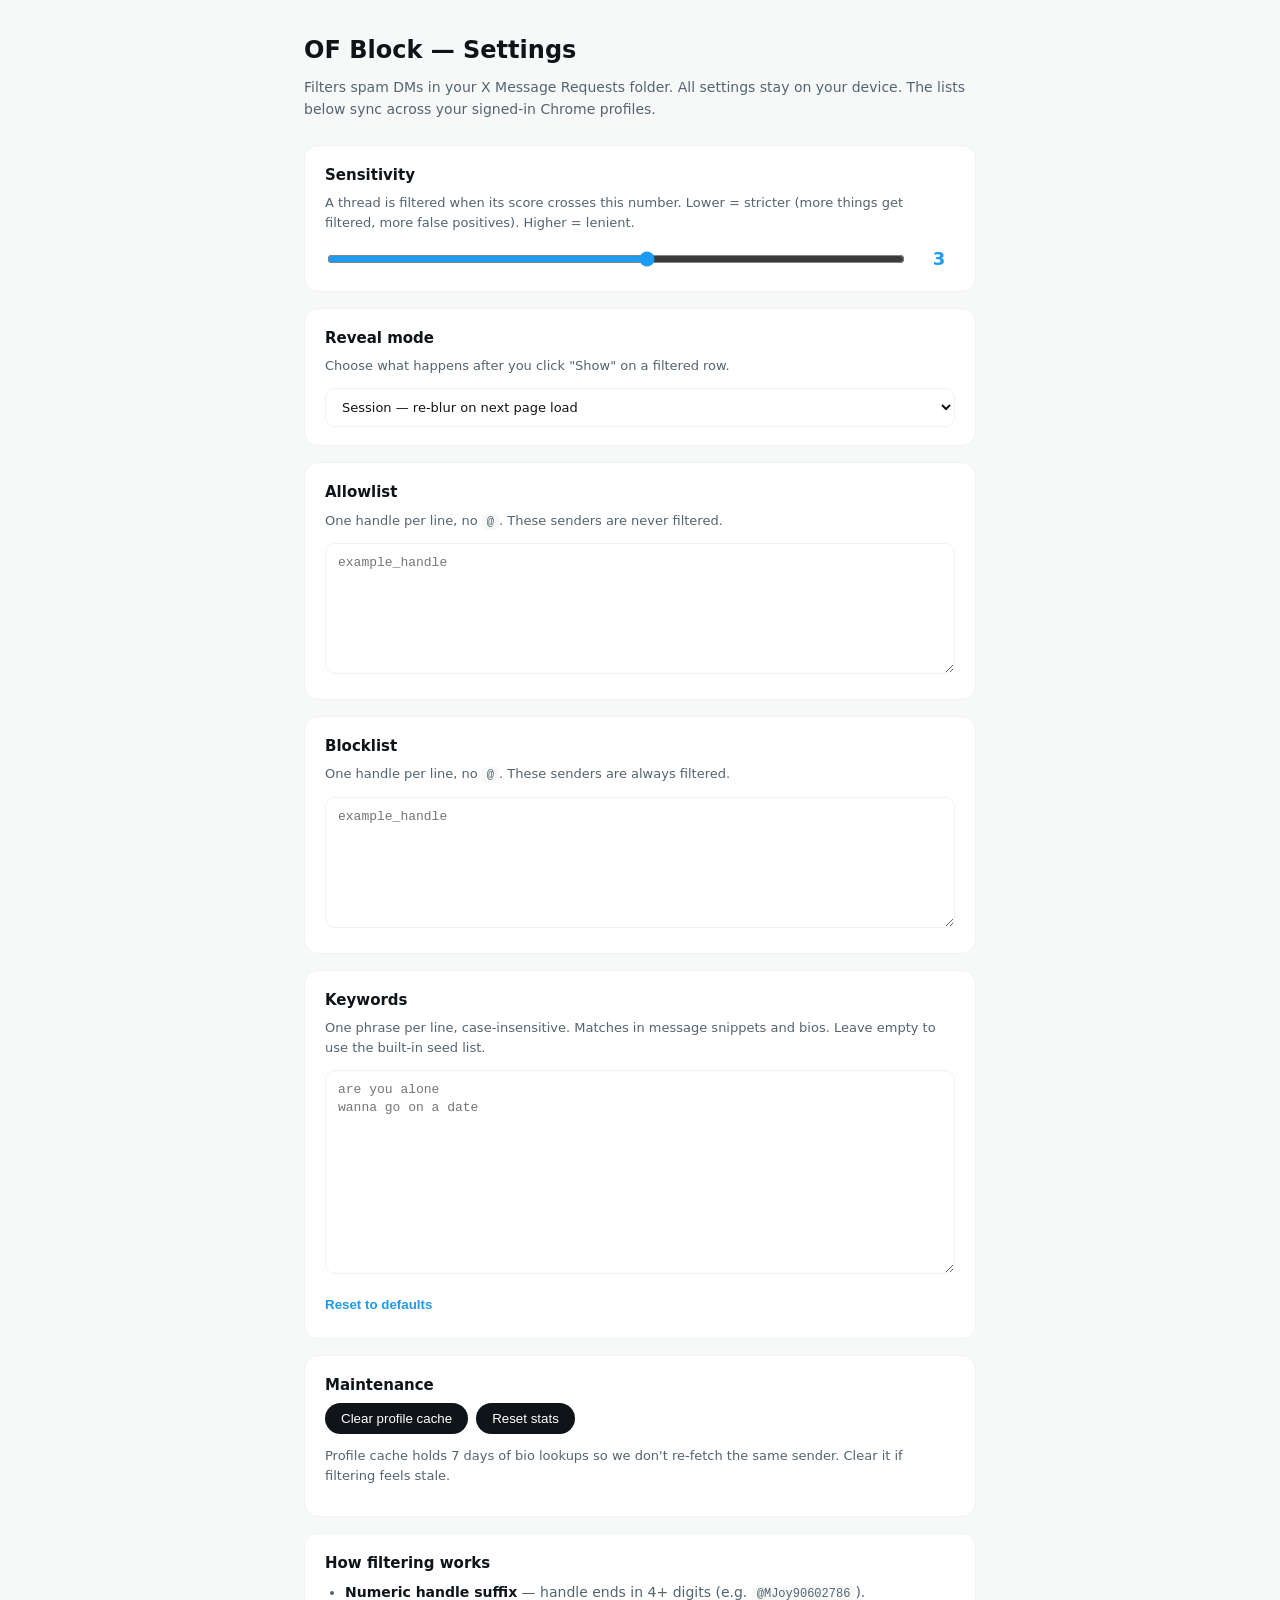
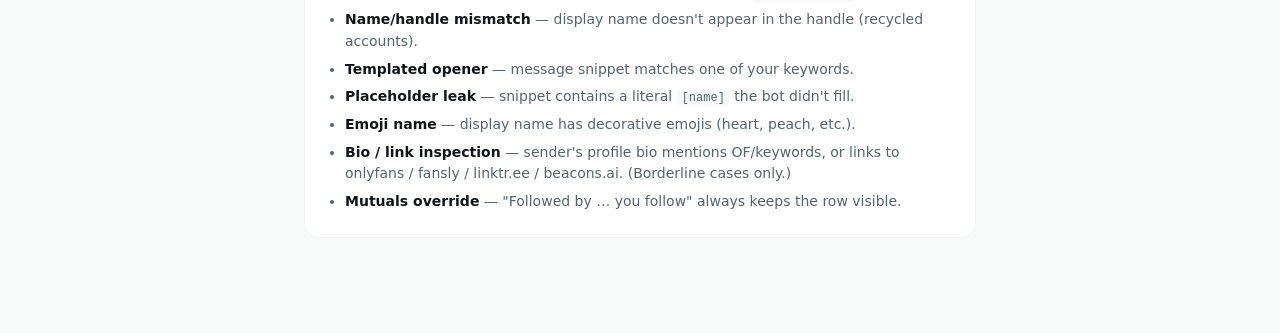
==== options/options.html @ fc82baf4 "Initial commit: OF Block extension + landing site Chrome MV3 extension that filters OnlyFans / cam-b" ====
<!doctype html>
<html>
  <head>
    <meta charset="utf-8" />
    <title>OF Block — Settings</title>
    <link rel="stylesheet" href="options.css" />
  </head>
  <body>
    <main>
      <header class="page-header">
        <h1>OF Block — Settings</h1>
        <p class="lede">
          Filters spam DMs in your X Message Requests folder. All settings stay on your
          device. The lists below sync across your signed-in Chrome profiles.
        </p>
      </header>

      <section class="card">
        <h2>Sensitivity</h2>
        <p class="hint">
          A thread is filtered when its score crosses this number. Lower = stricter (more
          things get filtered, more false positives). Higher = lenient.
        </p>
        <div class="slider-row">
          <input type="range" id="threshold" min="1" max="10" />
          <output id="thresholdValue">3</output>
        </div>
      </section>

      <section class="card">
        <h2>Reveal mode</h2>
        <p class="hint">
          Choose what happens after you click "Show" on a filtered row.
        </p>
        <select id="revealMode">
          <option value="session">Session — re-blur on next page load</option>
          <option value="persist">Persist — stay revealed across reloads</option>
        </select>
      </section>

      <section class="card">
        <h2>Allowlist</h2>
        <p class="hint">
          One handle per line, no <code>@</code>. These senders are never filtered.
        </p>
        <textarea id="allowlist" rows="6" placeholder="example_handle"></textarea>
      </section>

      <section class="card">
        <h2>Blocklist</h2>
        <p class="hint">
          One handle per line, no <code>@</code>. These senders are always filtered.
        </p>
        <textarea id="blocklist" rows="6" placeholder="example_handle"></textarea>
      </section>

      <section class="card">
        <h2>Keywords</h2>
        <p class="hint">
          One phrase per line, case-insensitive. Matches in message snippets and bios.
          Leave empty to use the built-in seed list.
        </p>
        <textarea id="keywords" rows="10" placeholder="are you alone&#10;wanna go on a date"></textarea>
        <button class="link-btn" id="resetKeywords" type="button">Reset to defaults</button>
      </section>

      <section class="card">
        <h2>Maintenance</h2>
        <div class="btn-row">
          <button id="resetCache" type="button">Clear profile cache</button>
          <button id="resetStats" type="button">Reset stats</button>
        </div>
        <p class="hint">
          Profile cache holds 7 days of bio lookups so we don't re-fetch the same sender.
          Clear it if filtering feels stale.
        </p>
      </section>

      <section class="card explain">
        <h2>How filtering works</h2>
        <ul>
          <li><strong>Numeric handle suffix</strong> — handle ends in 4+ digits (e.g. <code>@MJoy90602786</code>).</li>
          <li><strong>Name/handle mismatch</strong> — display name doesn't appear in the handle (recycled accounts).</li>
          <li><strong>Templated opener</strong> — message snippet matches one of your keywords.</li>
          <li><strong>Placeholder leak</strong> — snippet contains a literal <code>[name]</code> the bot didn't fill.</li>
          <li><strong>Emoji name</strong> — display name has decorative emojis (heart, peach, etc.).</li>
          <li><strong>Bio / link inspection</strong> — sender's profile bio mentions OF/keywords, or links to onlyfans / fansly / linktr.ee / beacons.ai. (Borderline cases only.)</li>
          <li><strong>Mutuals override</strong> — "Followed by … you follow" always keeps the row visible.</li>
        </ul>
      </section>
    </main>

    <div class="toast" id="toast" hidden>Saved</div>

    <script src="../lib/storage.js"></script>
    <script src="../content/constants.js"></script>
    <script src="options.js"></script>
  </body>
</html>
---- options/options.css ----
:root {
  --x-blue: rgb(29, 155, 240);
  --x-text: #0f1419;
  --x-muted: #536471;
  --x-border: #eff3f4;
  --x-bg: #f7f9f9;
  --card-bg: #fff;
}

* { box-sizing: border-box; }

body {
  font: 14px/1.55 -apple-system, BlinkMacSystemFont, "Segoe UI", system-ui, sans-serif;
  margin: 0;
  background: var(--x-bg);
  color: var(--x-text);
}

main {
  max-width: 720px;
  margin: 0 auto;
  padding: 32px 24px 80px;
}

.page-header {
  margin-bottom: 24px;
}
h1 {
  font-size: 24px;
  margin: 0 0 8px;
  font-weight: 800;
}
.lede {
  margin: 0;
  color: var(--x-muted);
}

.card {
  background: var(--card-bg);
  border: 1px solid var(--x-border);
  border-radius: 14px;
  padding: 18px 20px;
  margin-bottom: 16px;
}
.card h2 {
  font-size: 15px;
  margin: 0 0 6px;
  font-weight: 700;
}
.hint {
  margin: 0 0 12px;
  color: var(--x-muted);
  font-size: 13px;
}
.hint code {
  background: var(--x-bg);
  padding: 1px 5px;
  border-radius: 4px;
  font-size: 12px;
}

textarea, select, input[type="range"] {
  width: 100%;
  font: 13px/1.4 ui-monospace, SFMono-Regular, Menlo, Consolas, monospace;
  border: 1px solid var(--x-border);
  border-radius: 10px;
  padding: 10px 12px;
  background: #fff;
  color: var(--x-text);
  resize: vertical;
}
textarea:focus, select:focus {
  outline: none;
  border-color: var(--x-blue);
  box-shadow: 0 0 0 3px rgba(29, 155, 240, 0.15);
}
select {
  font-family: inherit;
  cursor: pointer;
}

.slider-row {
  display: flex;
  align-items: center;
  gap: 16px;
}
.slider-row input[type="range"] {
  flex: 1;
  accent-color: var(--x-blue);
  border: none;
  padding: 0;
}
.slider-row output {
  font-weight: 800;
  font-size: 18px;
  color: var(--x-blue);
  width: 32px;
  text-align: center;
}

button {
  background: var(--x-text);
  color: #fff;
  border: none;
  border-radius: 999px;
  padding: 8px 16px;
  font: 700 13px/1 inherit;
  cursor: pointer;
}
button:hover { background: #272c30; }
button.link-btn {
  background: none;
  color: var(--x-blue);
  padding: 8px 0;
  margin-top: 8px;
  font-weight: 600;
}
button.link-btn:hover {
  background: none;
  text-decoration: underline;
}

.btn-row {
  display: flex;
  gap: 8px;
  margin-bottom: 12px;
}

.explain ul {
  margin: 0;
  padding-left: 20px;
  color: var(--x-muted);
}
.explain li { margin-bottom: 6px; }
.explain strong { color: var(--x-text); }
.explain code {
  background: var(--x-bg);
  padding: 1px 5px;
  border-radius: 4px;
  font-size: 12px;
}

.toast {
  position: fixed;
  bottom: 24px;
  left: 50%;
  transform: translateX(-50%);
  background: var(--x-text);
  color: #fff;
  padding: 10px 18px;
  border-radius: 999px;
  font-weight: 600;
  font-size: 13px;
  box-shadow: 0 4px 18px rgba(0, 0, 0, 0.18);
  animation: toast-in 0.2s ease;
}
@keyframes toast-in {
  from { opacity: 0; transform: translate(-50%, 8px); }
  to { opacity: 1; transform: translate(-50%, 0); }
}
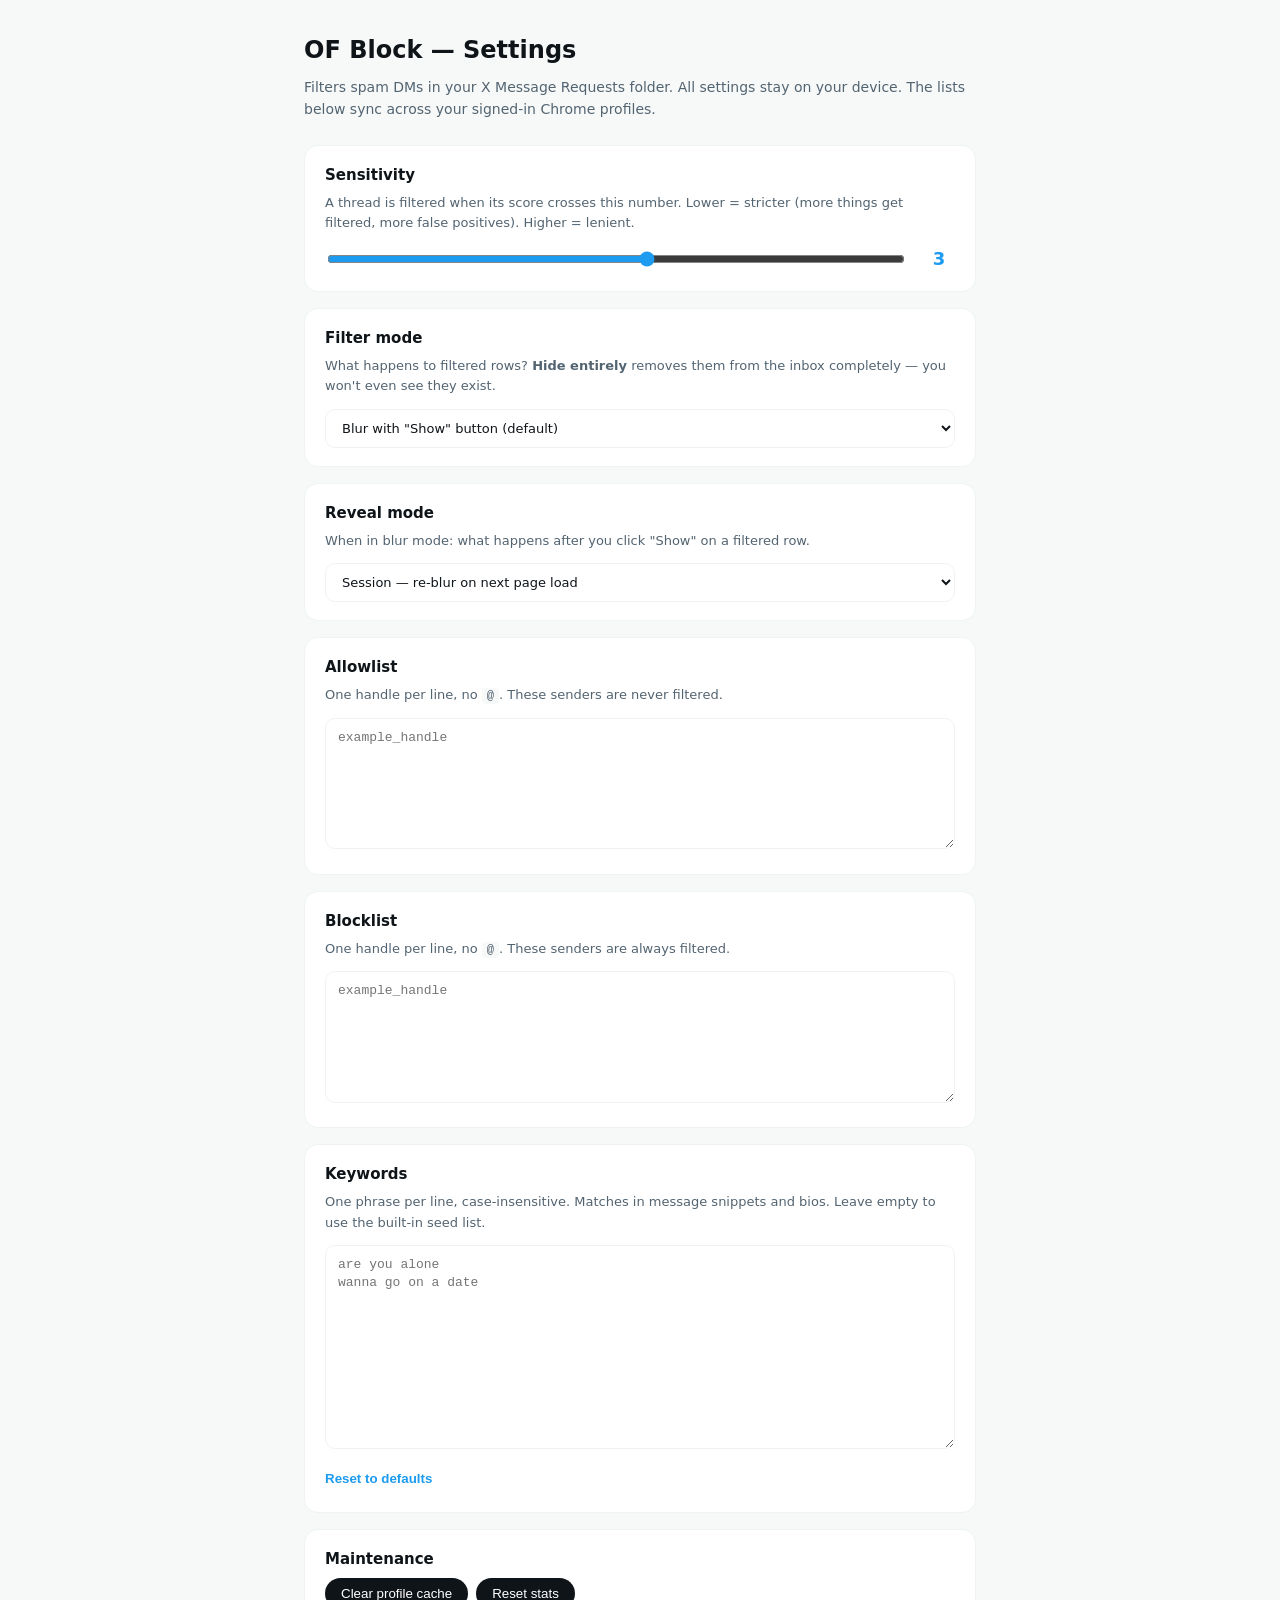
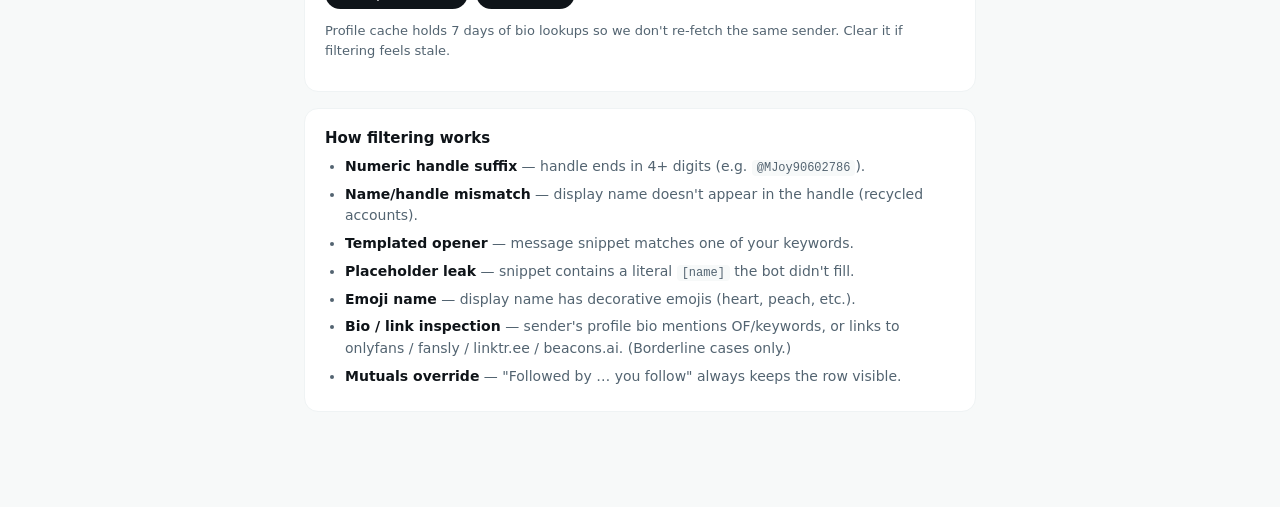
==== commit de644f47: "Add dark mode, OF logo, Elon mockup, and hide-entirely filter mode - Site: full light/dark theme wit" ====
--- a/options/options.html
+++ b/options/options.html
@@ -28,9 +28,20 @@
       </section>
 
       <section class="card">
+        <h2>Filter mode</h2>
+        <p class="hint">
+          What happens to filtered rows? <strong>Hide entirely</strong> removes them from the inbox completely — you won't even see they exist.
+        </p>
+        <select id="hideMode">
+          <option value="blur">Blur with "Show" button (default)</option>
+          <option value="hide">Hide entirely (display: none — no trace)</option>
+        </select>
+      </section>
+
+      <section class="card">
         <h2>Reveal mode</h2>
         <p class="hint">
-          Choose what happens after you click "Show" on a filtered row.
+          When in blur mode: what happens after you click "Show" on a filtered row.
         </p>
         <select id="revealMode">
           <option value="session">Session — re-blur on next page load</option>
